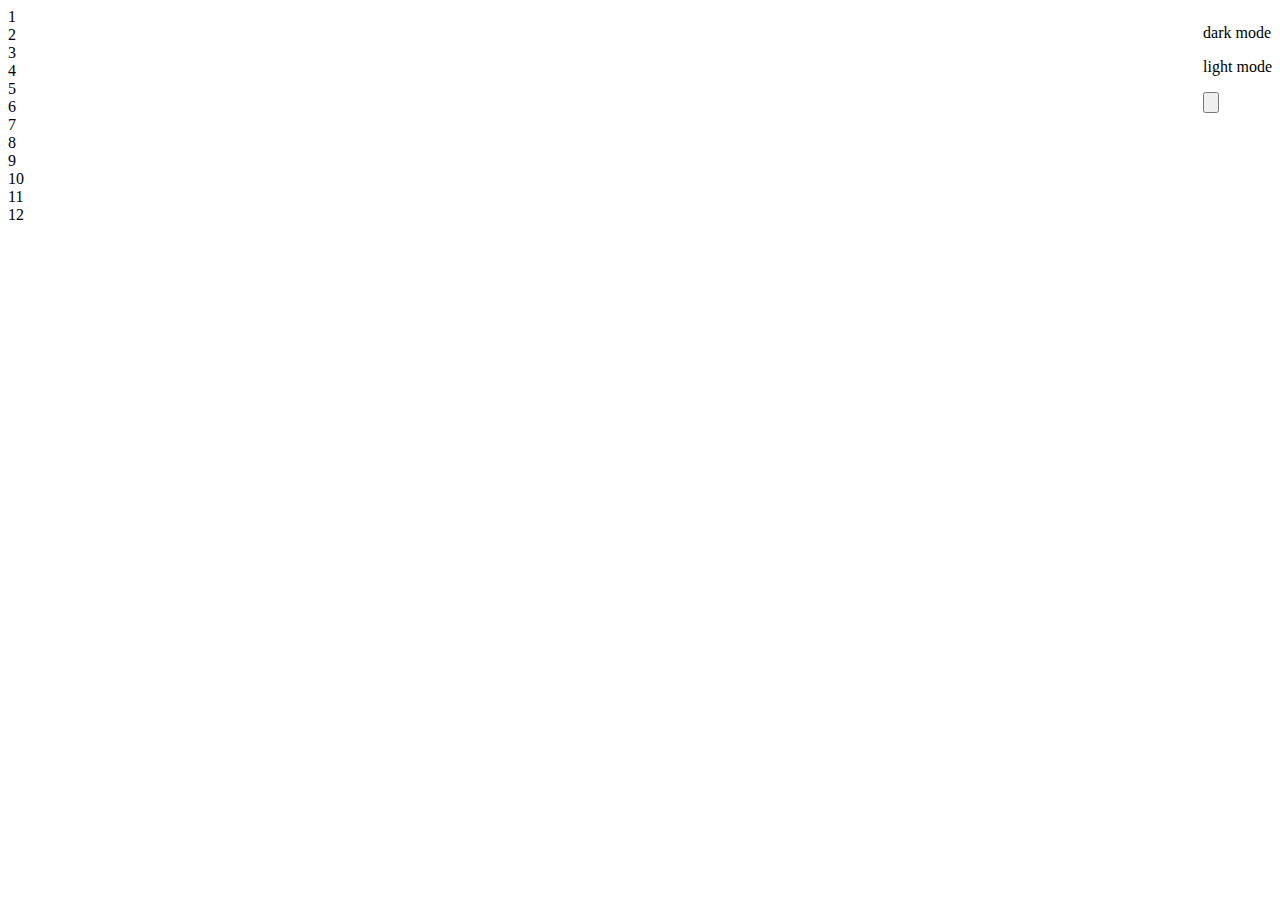
==== index.html @ 7f9e805a "updated index.html" ====
<!DOCTYPE html>
<html lang="en">

<head>
  <meta charset="UTF-8">
  <meta name="viewport" content="width=device-width, initial-scale=1.0">
  <meta http-equiv="X-UA-Compatible" content="ie=edge">
  <link href="styles.css" rel="stylesheet">
  <script defer src="script.js"></script>
  <title>Clock</title>
</head>

<body>
  <div class="mode1" style="float: right;">
    <p class="D_mode">dark mode</p>
    <p class="L_mode">light mode</p>
    <input type="button" class="checkbox" id="dark-mode-toggle" />

    <label class="label" for="dark-mode-toggle">
      <i class="fas fa-moon"></i>
      <i class="fas fa-sun"></i>
      <div class="ball"></div>
    </label>
  </div>
  <div class="body">
    <div class="clock">
      <div class="hand hour" data-hour-hand></div>
      <div class="hand minute" data-minute-hand></div>
      <div class="hand second" data-second-hand></div>
      <div class="number number1">1</div>
      <div class="number number2">2</div>
      <div class="number number3">3</div>
      <div class="number number4">4</div>
      <div class="number number5">5</div>
      <div class="number number6">6</div>
      <div class="number number7">7</div>
      <div class="number number8">8</div>
      <div class="number number9">9</div>
      <div class="number number10">10</div>
      <div class="number number11">11</div>
      <div class="number number12">12</div>
    </div>

  </div>
  <script src="theme.js"></script>
</body>

</html>
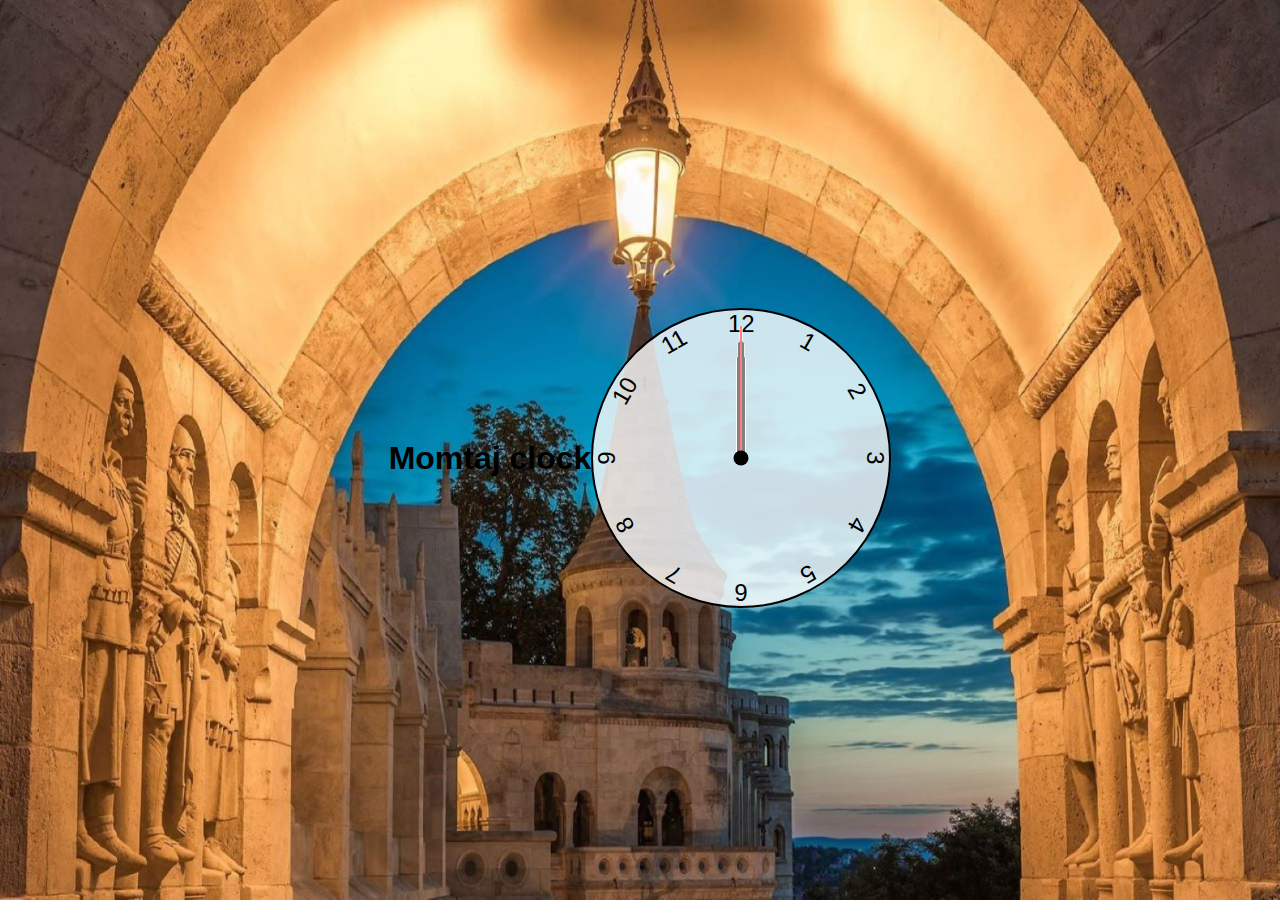
==== commit 79429b42: "header include" ====
--- a/index.html
+++ b/index.html
@@ -1,6 +1,5 @@
 <!DOCTYPE html>
 <html lang="en">
-
 <head>
   <meta charset="UTF-8">
   <meta name="viewport" content="width=device-width, initial-scale=1.0">
@@ -9,40 +8,24 @@
   <script defer src="script.js"></script>
   <title>Clock</title>
 </head>
-
 <body>
-  <div class="mode1" style="float: right;">
-    <p class="D_mode">dark mode</p>
-    <p class="L_mode">light mode</p>
-    <input type="button" class="checkbox" id="dark-mode-toggle" />
-
-    <label class="label" for="dark-mode-toggle">
-      <i class="fas fa-moon"></i>
-      <i class="fas fa-sun"></i>
-      <div class="ball"></div>
-    </label>
+  <h1>Momtaj clock</h1>
+  <div class="clock">
+    <div class="hand hour" data-hour-hand></div>
+    <div class="hand minute" data-minute-hand></div>
+    <div class="hand second" data-second-hand></div>
+    <div class="number number1">1</div>
+    <div class="number number2">2</div>
+    <div class="number number3">3</div>
+    <div class="number number4">4</div>
+    <div class="number number5">5</div>
+    <div class="number number6">6</div>
+    <div class="number number7">7</div>
+    <div class="number number8">8</div>
+    <div class="number number9">9</div>
+    <div class="number number10">10</div>
+    <div class="number number11">11</div>
+    <div class="number number12">12</div>
   </div>
-  <div class="body">
-    <div class="clock">
-      <div class="hand hour" data-hour-hand></div>
-      <div class="hand minute" data-minute-hand></div>
-      <div class="hand second" data-second-hand></div>
-      <div class="number number1">1</div>
-      <div class="number number2">2</div>
-      <div class="number number3">3</div>
-      <div class="number number4">4</div>
-      <div class="number number5">5</div>
-      <div class="number number6">6</div>
-      <div class="number number7">7</div>
-      <div class="number number8">8</div>
-      <div class="number number9">9</div>
-      <div class="number number10">10</div>
-      <div class="number number11">11</div>
-      <div class="number number12">12</div>
-    </div>
-
-  </div>
-  <script src="theme.js"></script>
 </body>
-
-</html>
+</html>--- a/styles.css
+++ b/styles.css
@@ -0,0 +1,91 @@
+*, *::after, *::before {
+  box-sizing: border-box;
+  font-family: Gotham Rounded, sans-serif;
+}
+
+body {
+  background-image: url('ToDo.jpg');
+  background-repeat: no-repeat;
+  background-attachment: fixed;
+  background-size: 100% 100%;
+  display: flex;
+  justify-content: center;
+  align-items: center;
+  min-height: 100vh;
+  overflow: hidden;
+}
+
+.clock {
+  width: 300px;
+  height: 300px;
+  background-color: rgba(255, 255, 255, .8);
+  border-radius: 50%;
+  border: 2px solid black;
+  position: relative;
+}
+
+.clock .number {
+  --rotation: 0;
+  position: absolute;
+  width: 100%;
+  height: 100%;
+  text-align: center;
+  transform: rotate(var(--rotation));
+  font-size: 1.5rem;
+}
+
+.clock .number1 { --rotation: 30deg; }
+.clock .number2 { --rotation: 60deg; }
+.clock .number3 { --rotation: 90deg; }
+.clock .number4 { --rotation: 120deg; }
+.clock .number5 { --rotation: 150deg; }
+.clock .number6 { --rotation: 180deg; }
+.clock .number7 { --rotation: 210deg; }
+.clock .number8 { --rotation: 240deg; }
+.clock .number9 { --rotation: 270deg; }
+.clock .number10 { --rotation: 300deg; }
+.clock .number11 { --rotation: 330deg; }
+
+.clock .hand {
+  --rotation: 0;
+  position: absolute;
+  bottom: 50%;
+  left: 50%;
+  border: 1px solid white;
+  border-top-left-radius: 10px;
+  border-top-right-radius: 10px;
+  transform-origin: bottom;
+  z-index: 10;
+  transform: translateX(-50%) rotate(calc(var(--rotation) * 1deg));
+}
+
+.clock::after {
+  content: '';
+  position: absolute;
+  background-color: black;
+  z-index: 11;
+  width: 15px;
+  height: 15px;
+  top: 50%;
+  left: 50%;
+  transform: translate(-50%, -50%);
+  border-radius: 50%;
+}
+
+.clock .hand.second {
+  width: 3px;
+  height: 45%;
+  background-color: red;
+}
+
+.clock .hand.minute {
+  width: 7px;
+  height: 40%;
+  background-color: black;
+}
+
+.clock .hand.hour {
+  width: 10px;
+  height: 35%;
+  background-color: black;
+}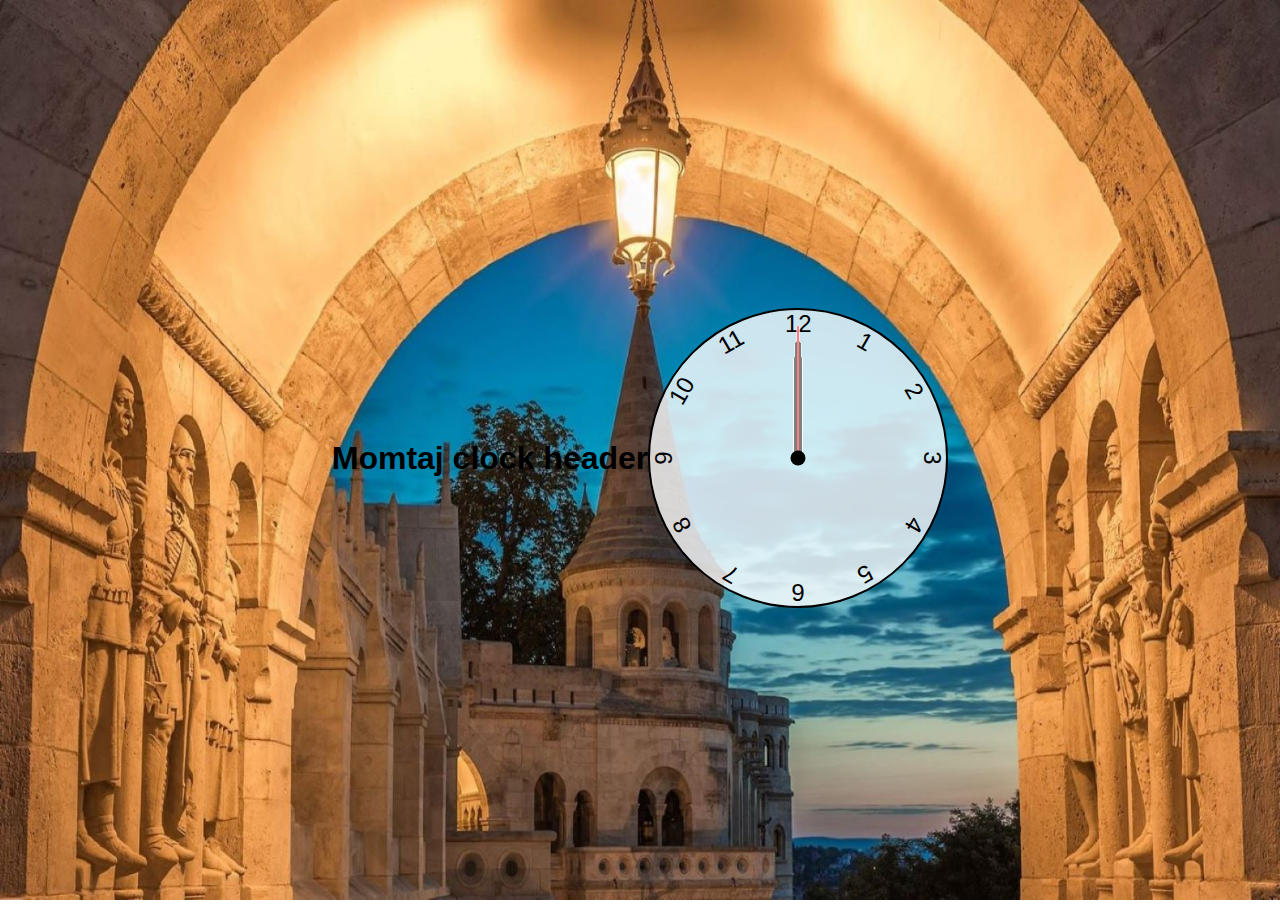
==== commit 7526e4c4: "header change" ====
--- a/index.html
+++ b/index.html
@@ -9,7 +9,7 @@
   <title>Clock</title>
 </head>
 <body>
-  <h1>Momtaj clock</h1>
+  <h1>Momtaj clock header</h1>
   <div class="clock">
     <div class="hand hour" data-hour-hand></div>
     <div class="hand minute" data-minute-hand></div>
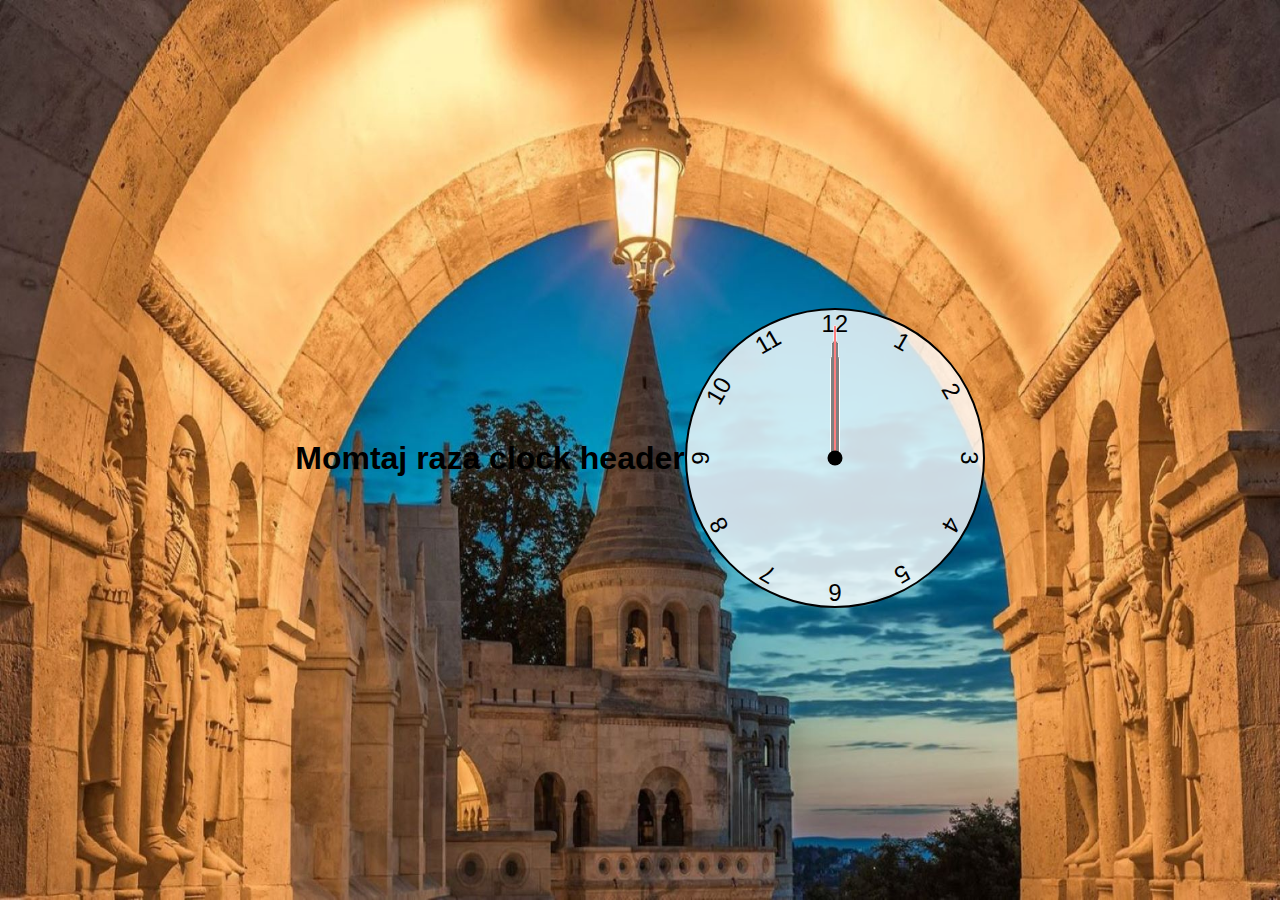
==== commit fab515dc: "header chenge" ====
--- a/index.html
+++ b/index.html
@@ -9,7 +9,7 @@
   <title>Clock</title>
 </head>
 <body>
-  <h1>Momtaj clock header</h1>
+  <h1>Momtaj raza clock header</h1>
   <div class="clock">
     <div class="hand hour" data-hour-hand></div>
     <div class="hand minute" data-minute-hand></div>
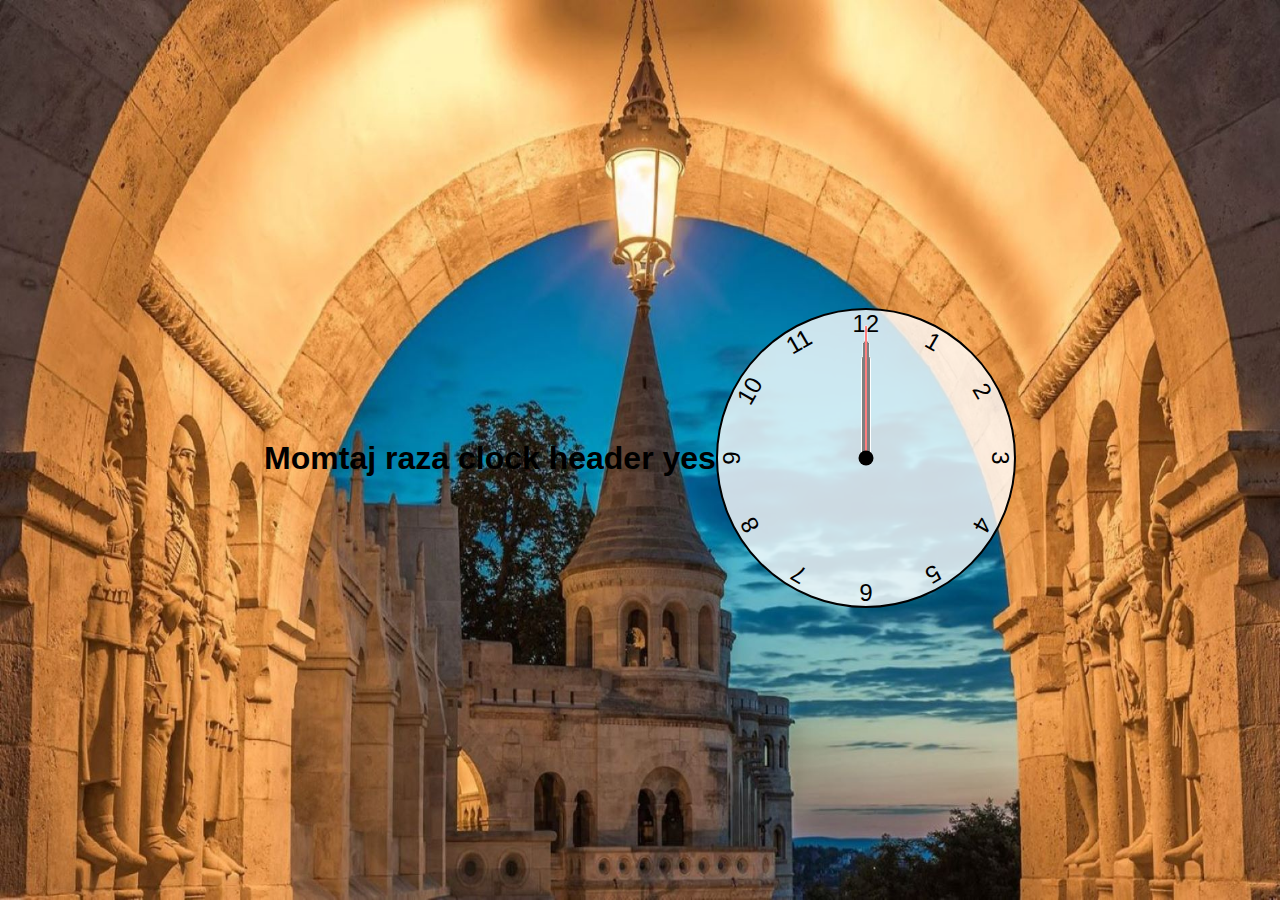
==== commit f027eb00: "sd" ====
--- a/index.html
+++ b/index.html
@@ -9,7 +9,7 @@
   <title>Clock</title>
 </head>
 <body>
-  <h1>Momtaj raza clock header</h1>
+  <h1>Momtaj raza clock header yes</h1>
   <div class="clock">
     <div class="hand hour" data-hour-hand></div>
     <div class="hand minute" data-minute-hand></div>
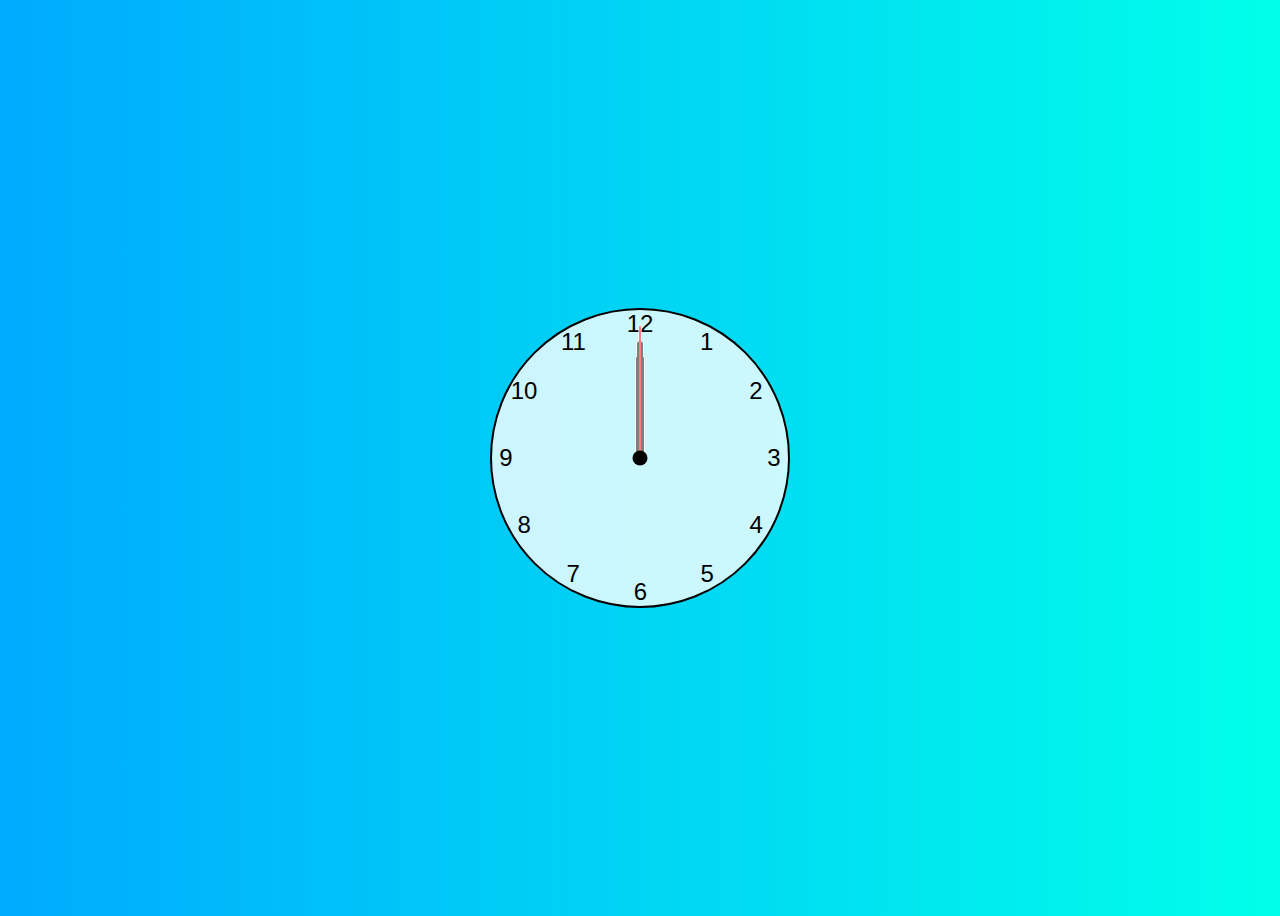
==== commit bbb61ca6: "fixed digits angle" ====
--- a/index.html
+++ b/index.html
@@ -9,23 +9,22 @@
   <title>Clock</title>
 </head>
 <body>
-  <h1>Momtaj raza clock header yes</h1>
   <div class="clock">
     <div class="hand hour" data-hour-hand></div>
     <div class="hand minute" data-minute-hand></div>
     <div class="hand second" data-second-hand></div>
-    <div class="number number1">1</div>
-    <div class="number number2">2</div>
-    <div class="number number3">3</div>
-    <div class="number number4">4</div>
-    <div class="number number5">5</div>
-    <div class="number number6">6</div>
-    <div class="number number7">7</div>
-    <div class="number number8">8</div>
-    <div class="number number9">9</div>
-    <div class="number number10">10</div>
-    <div class="number number11">11</div>
-    <div class="number number12">12</div>
+    <div class="number number1"><span class="num-span" id="number1">1</span></div>
+    <div class="number number2"><span class="num-span" id="number2">2</span></div>
+    <div class="number number3"><span class="num-span" id="number3">3</span></div>
+    <div class="number number4"><span class="num-span" id="number4">4</span></div>
+    <div class="number number5"><span class="num-span" id="number5">5</span></div>
+    <div class="number number6"><span class="num-span" id="number6">6</span></div>
+    <div class="number number7"><span class="num-span" id="number7">7</span></div>
+    <div class="number number8"><span class="num-span" id="number8">8</span></div>
+    <div class="number number9"><span class="num-span" id="number9">9</span></div>
+    <div class="number number10"><span class="num-span" id="number10">10</span></div>
+    <div class="number number11"><span class="num-span" id="number11">11</span></div>
+    <div class="number number12"><span class="num-span" id="number12">12</span></div>
   </div>
 </body>
 </html>--- a/styles.css
+++ b/styles.css
@@ -4,10 +4,7 @@
 }
 
 body {
-  background-image: url('ToDo.jpg');
-  background-repeat: no-repeat;
-  background-attachment: fixed;
-  background-size: 100% 100%;
+  background: linear-gradient(to right, hsl(200, 100%, 50%), hsl(175, 100%, 50%));
   display: flex;
   justify-content: center;
   align-items: center;
@@ -33,6 +30,26 @@
   transform: rotate(var(--rotation));
   font-size: 1.5rem;
 }
+
+
+.clock .num-span{
+	display: inline-block;
+	transform: rotate(var(--rotate));
+
+  }
+
+  #number1 { --rotate: -30deg; }
+  #number2 { --rotate: -60deg; }
+  #number3 { --rotate: -90deg; }
+  #number4 { --rotate: -120deg; }
+  #number5 { --rotate: -150deg; }
+  #number6 { --rotate: -180deg; }
+  #number7 { --rotate: -210deg; }
+  #number8 { --rotate: -240deg; }
+  #number9 { --rotate: -270deg; }
+  #number10 { --rotate: -300deg; }
+  #number11 { --rotate: -330deg; }
+ 
 
 .clock .number1 { --rotation: 30deg; }
 .clock .number2 { --rotation: 60deg; }
